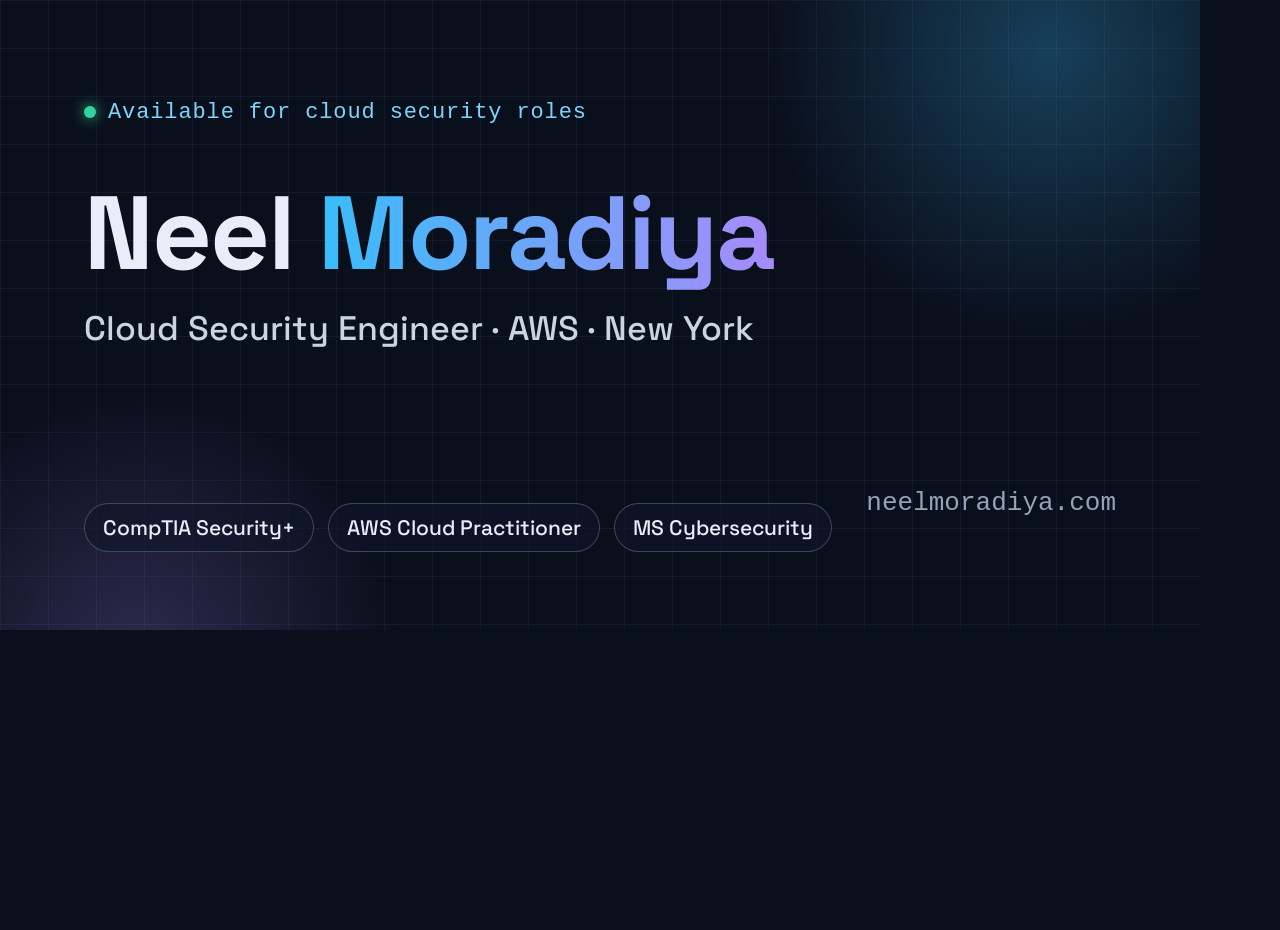
==== og.html @ 452712f4 "Portfolio site and AWS infrastructure (S3, CloudFront, ACM, security headers)" ====
<!doctype html><html><head><meta charset="utf-8"><style>
@font-face{font-family:SG;src:url(assets/fonts/space-grotesk-latin-700.woff2) format('woff2');font-weight:700}
@font-face{font-family:SG;src:url(assets/fonts/space-grotesk-latin-500.woff2) format('woff2');font-weight:500}
html,body{margin:0;width:1200px;height:630px;overflow:hidden}
body{background:#0a0f1c;color:#e8edf7;font-family:SG,system-ui,sans-serif;position:relative}
.grid{position:absolute;inset:0;background-image:linear-gradient(rgba(120,160,255,.07) 1px,transparent 1px),linear-gradient(90deg,rgba(120,160,255,.07) 1px,transparent 1px);background-size:48px 48px}
.g1{position:absolute;width:620px;height:620px;border-radius:50%;background:radial-gradient(circle,rgba(56,189,248,.28),transparent 65%);top:-260px;right:-160px}
.g2{position:absolute;width:560px;height:560px;border-radius:50%;background:radial-gradient(circle,rgba(167,139,250,.22),transparent 65%);bottom:-300px;left:-140px}
.c{position:absolute;inset:0;padding:78px 84px;display:flex;flex-direction:column}
.k{font:500 22px ui-monospace,Menlo,monospace;color:#7dd3fc;letter-spacing:.04em}
.k i{display:inline-block;width:12px;height:12px;border-radius:50%;background:#34d399;margin-right:12px;box-shadow:0 0 14px #34d399}
h1{font-weight:700;font-size:104px;line-height:1;margin:34px 0 0;letter-spacing:-.02em}
h1 span{background:linear-gradient(90deg,#38bdf8,#a78bfa);-webkit-background-clip:text;color:transparent}
.t{font-weight:500;font-size:34px;margin-top:22px;color:#cbd5e1}
.p{margin-top:auto;display:flex;gap:14px}
.p b{font:500 21px SG;padding:10px 18px;border:1px solid rgba(148,163,184,.35);border-radius:999px;background:rgba(15,23,42,.6)}
.u{position:absolute;right:84px;bottom:86px;font:500 26px ui-monospace,Menlo,monospace;color:#94a3b8}
</style></head><body><div class="grid"></div><div class="g1"></div><div class="g2"></div>
<div class="c"><p class="k"><i></i>Available for cloud security roles</p>
<h1>Neel <span>Moradiya</span></h1>
<p class="t">Cloud Security Engineer · AWS · New York</p>
<div class="p"><b>CompTIA Security+</b><b>AWS Cloud Practitioner</b><b>MS Cybersecurity</b></div></div>
<p class="u">neelmoradiya.com</p></body></html>
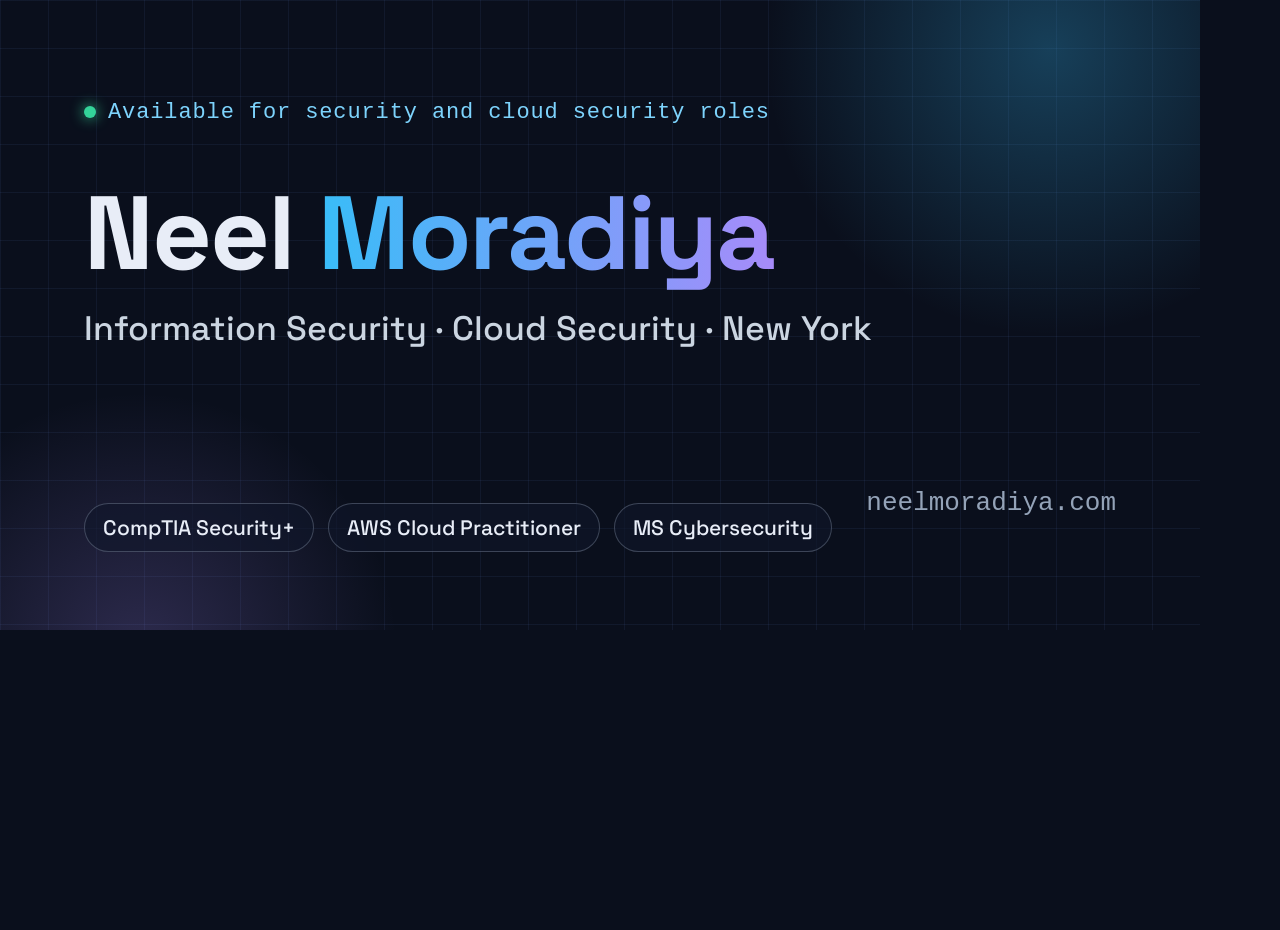
==== commit afc5e6d5: "Correct current role: Information Security & IT Consultant at Legend Drugs" ====
--- a/og.html
+++ b/og.html
@@ -16,8 +16,8 @@
 .p b{font:500 21px SG;padding:10px 18px;border:1px solid rgba(148,163,184,.35);border-radius:999px;background:rgba(15,23,42,.6)}
 .u{position:absolute;right:84px;bottom:86px;font:500 26px ui-monospace,Menlo,monospace;color:#94a3b8}
 </style></head><body><div class="grid"></div><div class="g1"></div><div class="g2"></div>
-<div class="c"><p class="k"><i></i>Available for cloud security roles</p>
+<div class="c"><p class="k"><i></i>Available for security and cloud security roles</p>
 <h1>Neel <span>Moradiya</span></h1>
-<p class="t">Cloud Security Engineer · AWS · New York</p>
+<p class="t">Information Security · Cloud Security · New York</p>
 <div class="p"><b>CompTIA Security+</b><b>AWS Cloud Practitioner</b><b>MS Cybersecurity</b></div></div>
 <p class="u">neelmoradiya.com</p></body></html>
